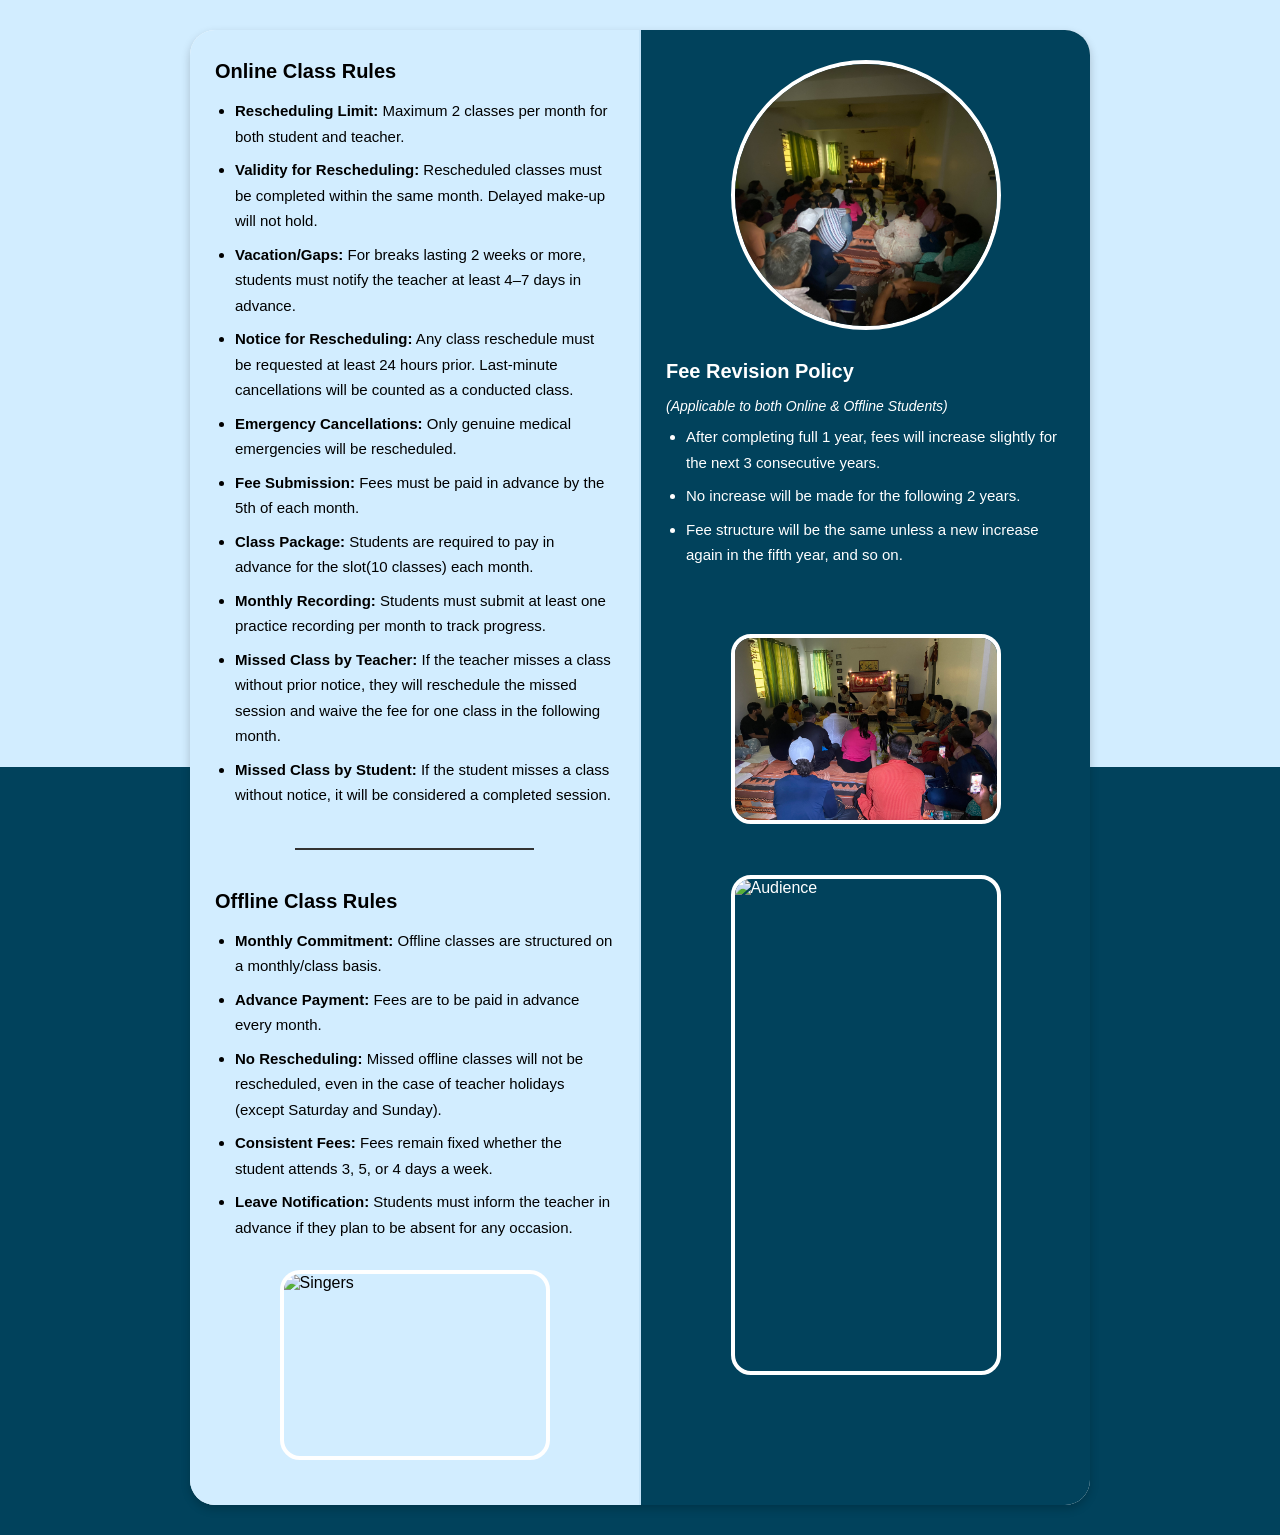
==== class rules.html @ f53b8aa0 "new pages changes" ====
<!DOCTYPE html>
<html lang="en">
<head>
  <meta charset="UTF-8" />
  <meta name="viewport" content="width=device-width, initial-scale=1.0" />
  <title>Class Rules</title>
  <style>
    * {
      box-sizing: border-box;
      margin: 0;
      padding: 0;
    }

    body {
      font-family: 'Segoe UI', sans-serif;
      background: linear-gradient(to bottom, #d2edff 50%, #01425c 50%);
      color: #000;
    }

    .wrapper {
      max-width: 900px;
      margin: 30px auto;
      background: white;
      border-radius: 25px;
      overflow: hidden;
      box-shadow: 0 4px 10px rgba(0, 0, 0, 0.2);
      display: flex;
      flex-direction: row;
    }

    .left, .right {
      padding: 30px 25px;
      flex: 1;
    }

    .left {
      background-color: #d2edff;
      border-right: 2px solid #c4e3f8;
    }

    .right {
      background-color: #01425c;
      color: white;
      display: flex;
      flex-direction: column;
      justify-content: space-between;
    }

    h2 {
      font-size: 20px;
      margin-bottom: 15px;
    }

    ul {
      list-style: disc;
      padding-left: 20px;
      font-size: 15px;
      line-height: 1.7;
      margin-bottom: 30px;
    }

    li {
      margin-bottom: 8px;
    }

    .note {
      font-style: italic;
      font-size: 14px;
      margin-bottom: 10px;
    }

    .circle-img {
      width: 270px;
      height: 270px;
      border-radius: 50%;
      overflow: hidden;
      margin: 0 auto 30px;
      border: 4px solid white;
    }

    .circle-img img,
    .round-img img {
      width: 100%;
      height: 100%;
      object-fit: cover;
    }

    .round-img {
      width: 270px;
      height: 190px;
      border-radius: 20px;
      overflow: hidden;
      margin: 0 auto 15px;
      border: 4px solid white;
    }

    .square-img {
      width: 270px;
      height: 500px;
      border-radius: 20px;
      overflow: hidden;
      margin: 0 auto 15px;
      border: 4px solid white;
    }

    .square-img img {
      width: 100%;
      height: 100%;
      object-fit: cover;
    }   

    .feedback {
      text-align: center;
      font-size: 14px;
    }

    .feedback-icons {
      font-size: 24px;
      margin-top: 10px;
    }

    .feedback-icons span {
      margin: 0 10px;
      cursor: pointer;
    }

    @media (max-width: 768px) {
      .wrapper {
        flex-direction: column;
      }
      .circle-img, .round-img {
        margin-bottom: 20px;
      }
    }
  </style>
</head>
<body>
  <div class="wrapper">
    <div class="left">
      <h2>Online Class Rules</h2>
      <ul>
        <li><strong>Rescheduling Limit:</strong> Maximum 2 classes per month for both student and teacher.</li>
        <li><strong>Validity for Rescheduling:</strong> Rescheduled classes must be completed within the same month. Delayed make-up will not hold.</li>
        <li><strong>Vacation/Gaps:</strong> For breaks lasting 2 weeks or more, students must notify the teacher at least 4–7 days in advance.</li>
        <li><strong>Notice for Rescheduling:</strong> Any class reschedule must be requested at least 24 hours prior. 
            Last-minute cancellations will be counted as a conducted class.</li>
        <li><strong>Emergency Cancellations:</strong> Only genuine medical emergencies will be rescheduled.</li>
        <li><strong>Fee Submission:</strong> Fees must be paid in advance by the 5th of each month.</li>
        <li><strong>Class Package:</strong> Students are required to pay in advance for the slot(10 classes) each month.</li>
        <li><strong>Monthly Recording:</strong> Students must submit at least one practice recording per month to track progress.</li>
        <li><strong>Missed Class by Teacher:</strong> If the teacher misses a class without prior notice, they will reschedule 
            the missed session and waive the fee for one class in the following month.</li>
        <li><strong>Missed Class by Student:</strong> If the student misses a class without notice, it will be considered a completed session.</li>
      </ul>
      <style>
        
        .custom-hr {
          border: none;
          height: 2px;
          background-color: #333;
          width: 60%;           /* Optional: controls the length of the line */
          margin: 40px auto;    /* Centers the line and adds vertical spacing */
        }
      </style>
       <hr class="custom-hr">


      <h2>Offline Class Rules</h2>
      <ul>
        <li><strong>Monthly Commitment:</strong> Offline classes are structured on a monthly/class basis.</li>
        <li><strong>Advance Payment:</strong> Fees are to be paid in advance every month.</li>
        <li><strong>No Rescheduling:</strong> Missed offline classes will not be rescheduled, even in the case of teacher holidays (except Saturday and Sunday).</li>
        <li><strong>Consistent Fees:</strong> Fees remain fixed whether the student attends 3, 5, or 4 days a week.</li>
        <li><strong>Leave Notification:</strong> Students must inform the teacher in advance if they plan to be absent for any occasion.</li>
      </ul>

      <div class="round-img">
        <img src="images/portfolio/IMG_0828.JPG" alt="Singers" />
      </div>
    </div>
    <div class="right">
      <div>
        <div class="circle-img">
          <img src="images/portfolio/IMG_3879.jpg" alt="Tanpura" />
        </div>
        <h2>Fee Revision Policy</h2>
        <p class="note">(Applicable to both Online & Offline Students)</p>
        <ul>
          <li>After completing full 1 year, fees will increase slightly for the next 3 consecutive years.</li>
          <li>No increase will be made for the following 2 years.</li>
          <li>Fee structure will be the same unless a new increase again in the fifth year, and so on.</li>
        </ul>
        <br><br>
        <div class="round-img">
          <img src="images/portfolio/IMG_3877.jpg" alt="Audience" />
        </div>

        <br><br>
        <div class="square-img">
            <img src="images/portfolio/tambura-4952939.jpg" alt="Audience" />
          </div>
      </div>
      </div>
    </div>
  </div>
</body>
</html>
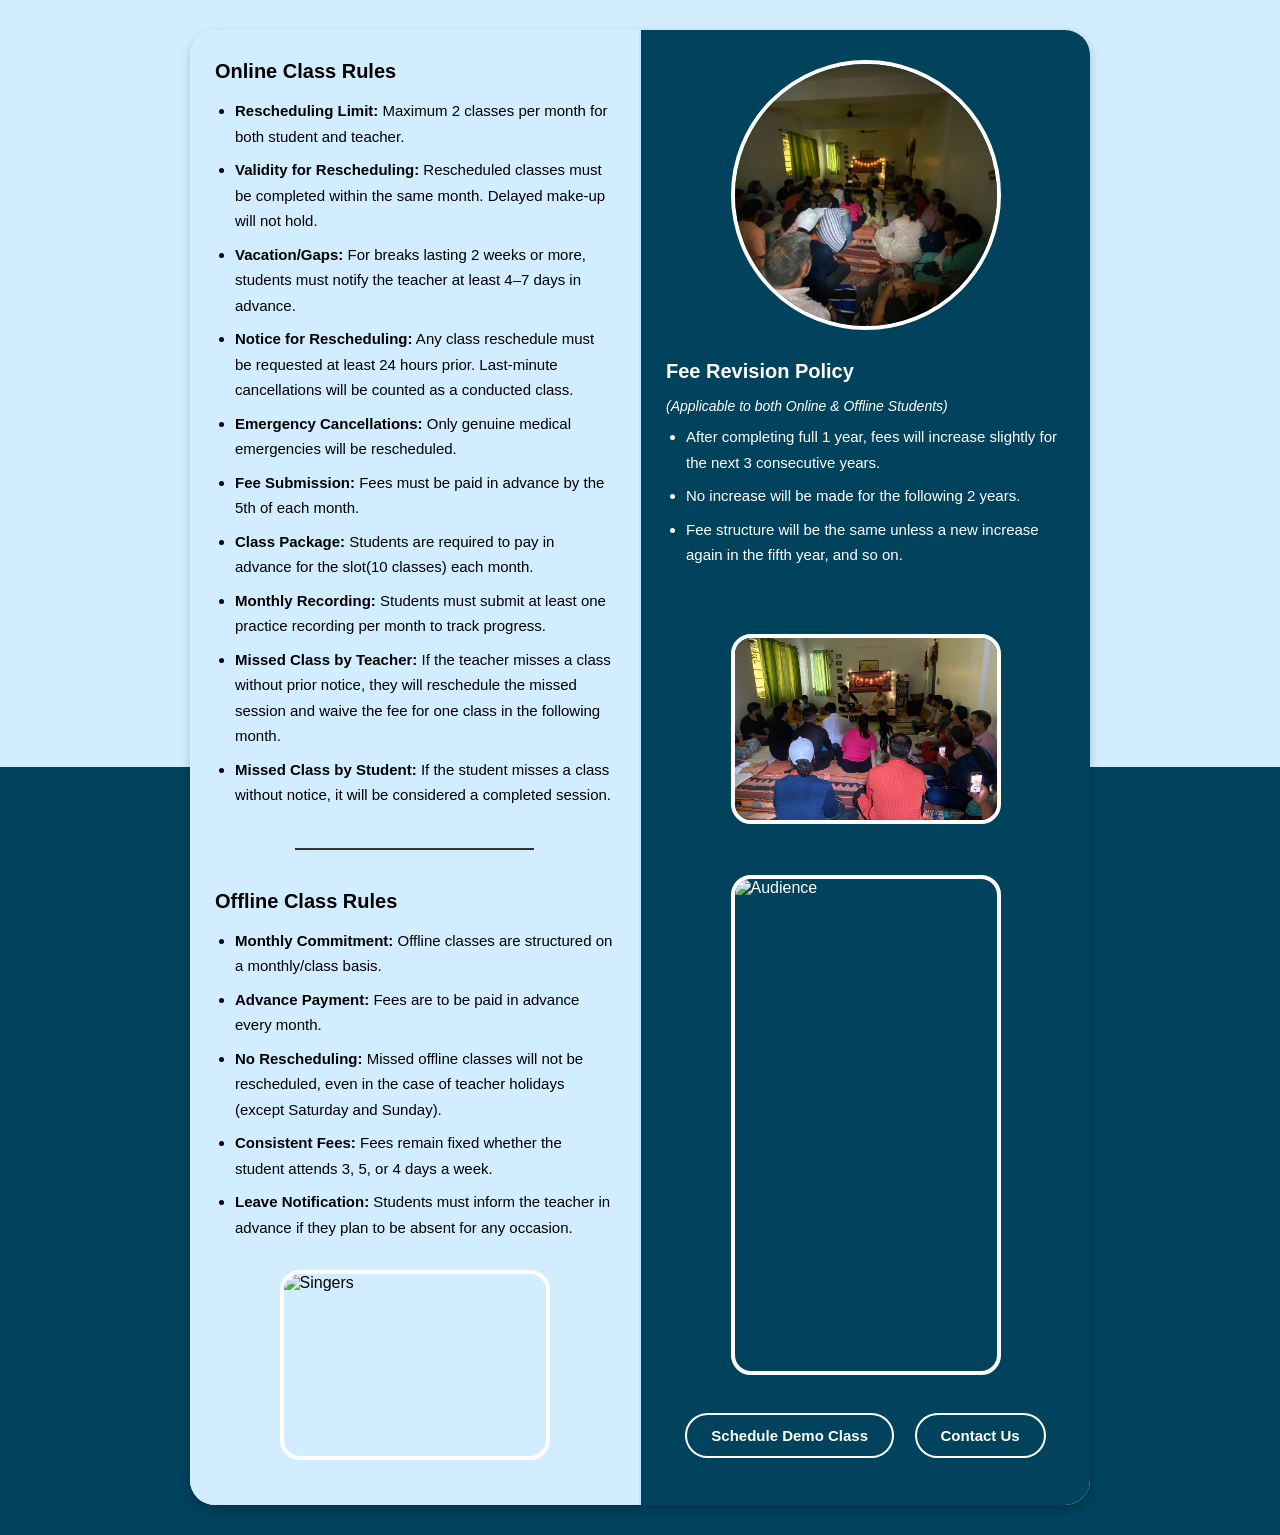
==== commit 6c456d37: "button links, calendar" ====
--- a/class rules.html
+++ b/class rules.html
@@ -132,6 +132,44 @@
         margin-bottom: 20px;
       }
     }
+   .services-service__buttons {
+  text-align: center;
+  margin-top: 30px;
+}
+
+.btn {
+  display: inline-block;
+  padding: 12px 24px;
+  margin: 8px;
+  font-size: 15px;
+  font-weight: bold;
+  border: none;
+  border-radius: 25px;
+  text-decoration: none;
+  transition: all 0.3s ease;
+  cursor: pointer;
+}
+
+.btn--stroke {
+  background-color: transparent;
+  border: 2px solid #fff;
+  color: #fff;
+}
+
+.btn--stroke:hover {
+  background-color: #fff;
+  color: #01425c;
+}
+
+
+
+
+
+
+
+
+
+
   </style>
 </head>
 <body>
@@ -199,7 +237,24 @@
         <div class="square-img">
             <img src="images/portfolio/tambura-4952939.jpg" alt="Audience" />
           </div>
-      </div>
+      
+
+        <div class="services-service__buttons">
+            <a href="#" onclick="Calendly.initPopupWidget({url: 'https://calendly.com/sahil9dhyani'}); return false;" 
+                class="btn btn--stroke"> Schedule Demo Class </a>        
+             
+                <!-- Calendly link widget begin -->
+                  <link href="https://assets.calendly.com/assets/external/widget.css" rel="stylesheet">
+                  <script src="https://assets.calendly.com/assets/external/widget.js" type="text/javascript" async></script>
+                <!-- Calendly link widget end -->
+           <a href="/index.html#contact" class="btn btn--stroke">Contact Us</a>
+          
+        </div>
+
+      
+      
+      
+        </div>
       </div>
     </div>
   </div>
